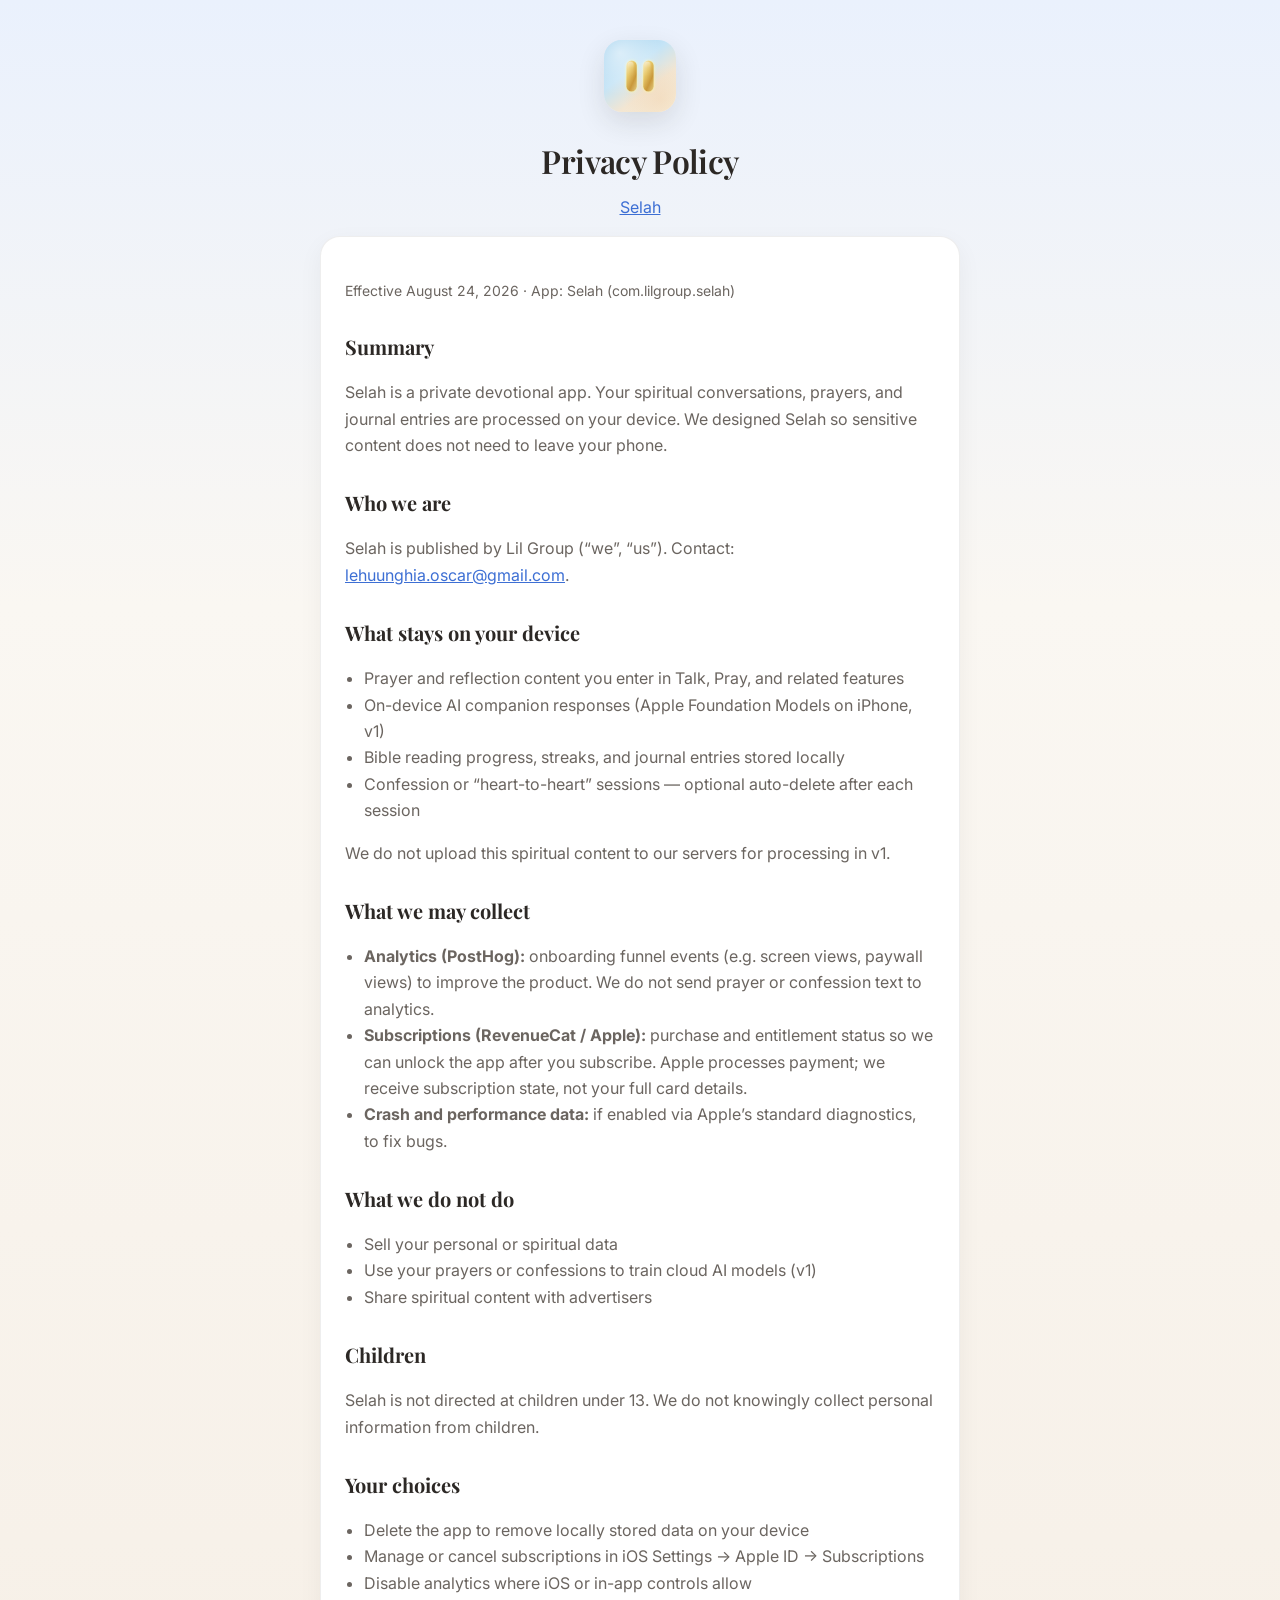
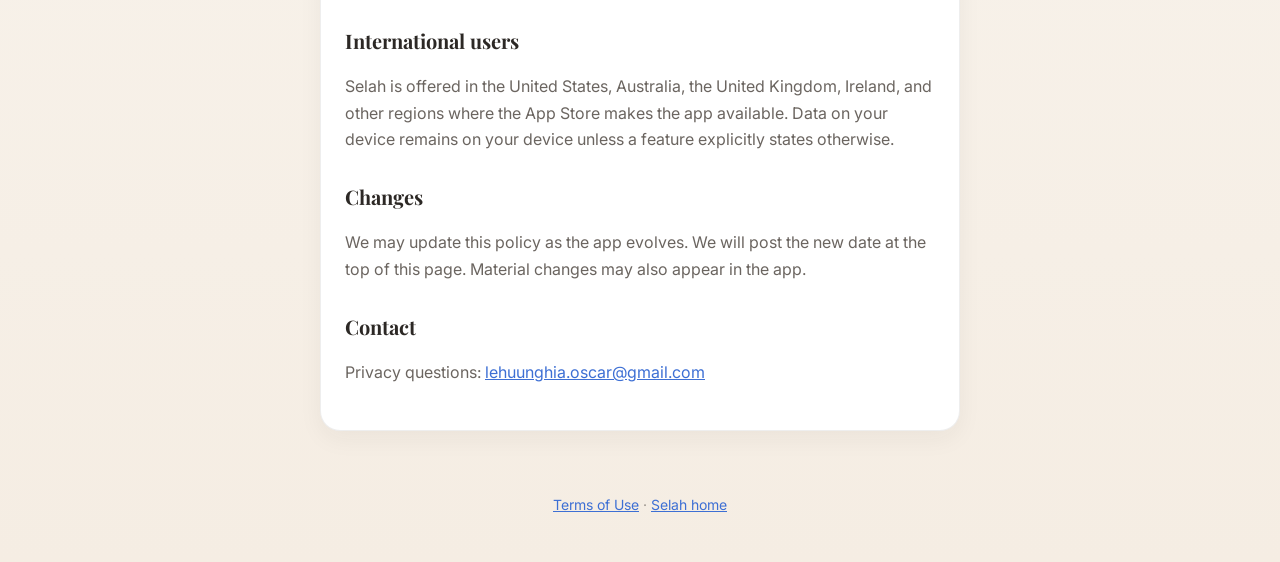
==== docs/site/privacy.html @ a9919212 "chore: initial Selah repo — docs, legal site, ASC scripts, app icon Greenfield iOS product docs, Git" ====
<!DOCTYPE html>
<html lang="en">
<head>
  <meta charset="utf-8">
  <meta name="viewport" content="width=device-width, initial-scale=1">
  <title>Privacy Policy — Selah</title>
  <meta name="description" content="How Selah handles your data. On-device spiritual companion. No cloud for prayers or confession.">
  <link rel="preconnect" href="https://fonts.googleapis.com">
  <link rel="preconnect" href="https://fonts.gstatic.com" crossorigin>
  <link href="https://fonts.googleapis.com/css2?family=Inter:wght@400;600&family=Playfair+Display:wght@600&display=swap" rel="stylesheet">
  <link rel="stylesheet" href="styles.css">
  <link rel="icon" href="../brand/selah-icon-pause.svg" type="image/svg+xml">
</head>
<body>
  <header>
    <img src="../brand/selah-icon-pause.svg" width="72" height="72" alt="Selah app icon">
    <h1>Privacy Policy</h1>
    <p><a href="index.html">Selah</a></p>
  </header>
  <main>
    <article class="card">
      <p class="meta">Effective August 24, 2026 · App: Selah (com.lilgroup.selah)</p>

      <h2>Summary</h2>
      <p>Selah is a private devotional app. Your spiritual conversations, prayers, and journal entries are processed on your device. We designed Selah so sensitive content does not need to leave your phone.</p>

      <h2>Who we are</h2>
      <p>Selah is published by Lil Group (“we”, “us”). Contact: <a href="mailto:lehuunghia.oscar@gmail.com">lehuunghia.oscar@gmail.com</a>.</p>

      <h2>What stays on your device</h2>
      <ul>
        <li>Prayer and reflection content you enter in Talk, Pray, and related features</li>
        <li>On-device AI companion responses (Apple Foundation Models on iPhone, v1)</li>
        <li>Bible reading progress, streaks, and journal entries stored locally</li>
        <li>Confession or “heart-to-heart” sessions — optional auto-delete after each session</li>
      </ul>
      <p>We do not upload this spiritual content to our servers for processing in v1.</p>

      <h2>What we may collect</h2>
      <ul>
        <li><strong>Analytics (PostHog):</strong> onboarding funnel events (e.g. screen views, paywall views) to improve the product. We do not send prayer or confession text to analytics.</li>
        <li><strong>Subscriptions (RevenueCat / Apple):</strong> purchase and entitlement status so we can unlock the app after you subscribe. Apple processes payment; we receive subscription state, not your full card details.</li>
        <li><strong>Crash and performance data:</strong> if enabled via Apple’s standard diagnostics, to fix bugs.</li>
      </ul>

      <h2>What we do not do</h2>
      <ul>
        <li>Sell your personal or spiritual data</li>
        <li>Use your prayers or confessions to train cloud AI models (v1)</li>
        <li>Share spiritual content with advertisers</li>
      </ul>

      <h2>Children</h2>
      <p>Selah is not directed at children under 13. We do not knowingly collect personal information from children.</p>

      <h2>Your choices</h2>
      <ul>
        <li>Delete the app to remove locally stored data on your device</li>
        <li>Manage or cancel subscriptions in iOS Settings → Apple ID → Subscriptions</li>
        <li>Disable analytics where iOS or in-app controls allow</li>
      </ul>

      <h2>International users</h2>
      <p>Selah is offered in the United States, Australia, the United Kingdom, Ireland, and other regions where the App Store makes the app available. Data on your device remains on your device unless a feature explicitly states otherwise.</p>

      <h2>Changes</h2>
      <p>We may update this policy as the app evolves. We will post the new date at the top of this page. Material changes may also appear in the app.</p>

      <h2>Contact</h2>
      <p>Privacy questions: <a href="mailto:lehuunghia.oscar@gmail.com">lehuunghia.oscar@gmail.com</a></p>
    </article>
  </main>
  <footer>
    <p><a href="terms.html">Terms of Use</a> · <a href="index.html">Selah home</a></p>
  </footer>
</body>
</html>
---- docs/site/styles.css ----
:root {
  --primary: #5b8def;
  --primary-deep: #3d6fd4;
  --accent: #c49a3c;
  --bg: #faf7f2;
  --bg-warm: #f5ede3;
  --surface: #ffffff;
  --text: #2c2825;
  --text-muted: #6b6560;
  --text-soft: #9a938c;
  --border: rgba(44, 40, 37, 0.08);
  --max: 680px;
}

* {
  box-sizing: border-box;
}

body {
  margin: 0;
  font-family: Inter, system-ui, -apple-system, BlinkMacSystemFont, "Segoe UI", sans-serif;
  font-size: 1rem;
  line-height: 1.65;
  color: var(--text);
  background: linear-gradient(180deg, #eaf1fd 0%, var(--bg) 28%, var(--bg-warm) 100%);
  min-height: 100vh;
}

a {
  color: var(--primary-deep);
}

header {
  max-width: var(--max);
  margin: 0 auto;
  padding: 2.5rem 1.25rem 1rem;
  text-align: center;
}

header img {
  width: 72px;
  height: 72px;
  border-radius: 18px;
  box-shadow: 0 10px 28px rgba(44, 40, 37, 0.12);
}

header h1 {
  margin: 1rem 0 0.35rem;
  font-family: "Playfair Display", Georgia, serif;
  font-size: 2rem;
  font-weight: 600;
  letter-spacing: -0.02em;
}

header p {
  margin: 0;
  color: var(--text-muted);
}

main {
  max-width: var(--max);
  margin: 0 auto;
  padding: 0 1.25rem 3rem;
}

.card {
  background: var(--surface);
  border: 1px solid var(--border);
  border-radius: 20px;
  padding: 1.75rem 1.5rem;
  box-shadow: 0 8px 24px rgba(44, 40, 37, 0.05);
}

.card h2 {
  margin: 1.75rem 0 0.5rem;
  font-family: "Playfair Display", Georgia, serif;
  font-size: 1.25rem;
}

.card h2:first-child {
  margin-top: 0;
}

.card p,
.card li {
  color: var(--text-muted);
}

.card ul {
  padding-left: 1.2rem;
}

.meta {
  font-size: 0.875rem;
  color: var(--text-soft);
  margin-bottom: 1.25rem;
}

nav.links {
  display: flex;
  flex-wrap: wrap;
  gap: 0.75rem;
  justify-content: center;
  margin-top: 1.25rem;
}

nav.links a {
  display: inline-block;
  padding: 0.65rem 1rem;
  border-radius: 999px;
  background: var(--surface);
  border: 1px solid var(--border);
  text-decoration: none;
  font-weight: 600;
  font-size: 0.9375rem;
}

footer {
  max-width: var(--max);
  margin: 0 auto;
  padding: 0 1.25rem 2rem;
  text-align: center;
  font-size: 0.875rem;
  color: var(--text-soft);
}
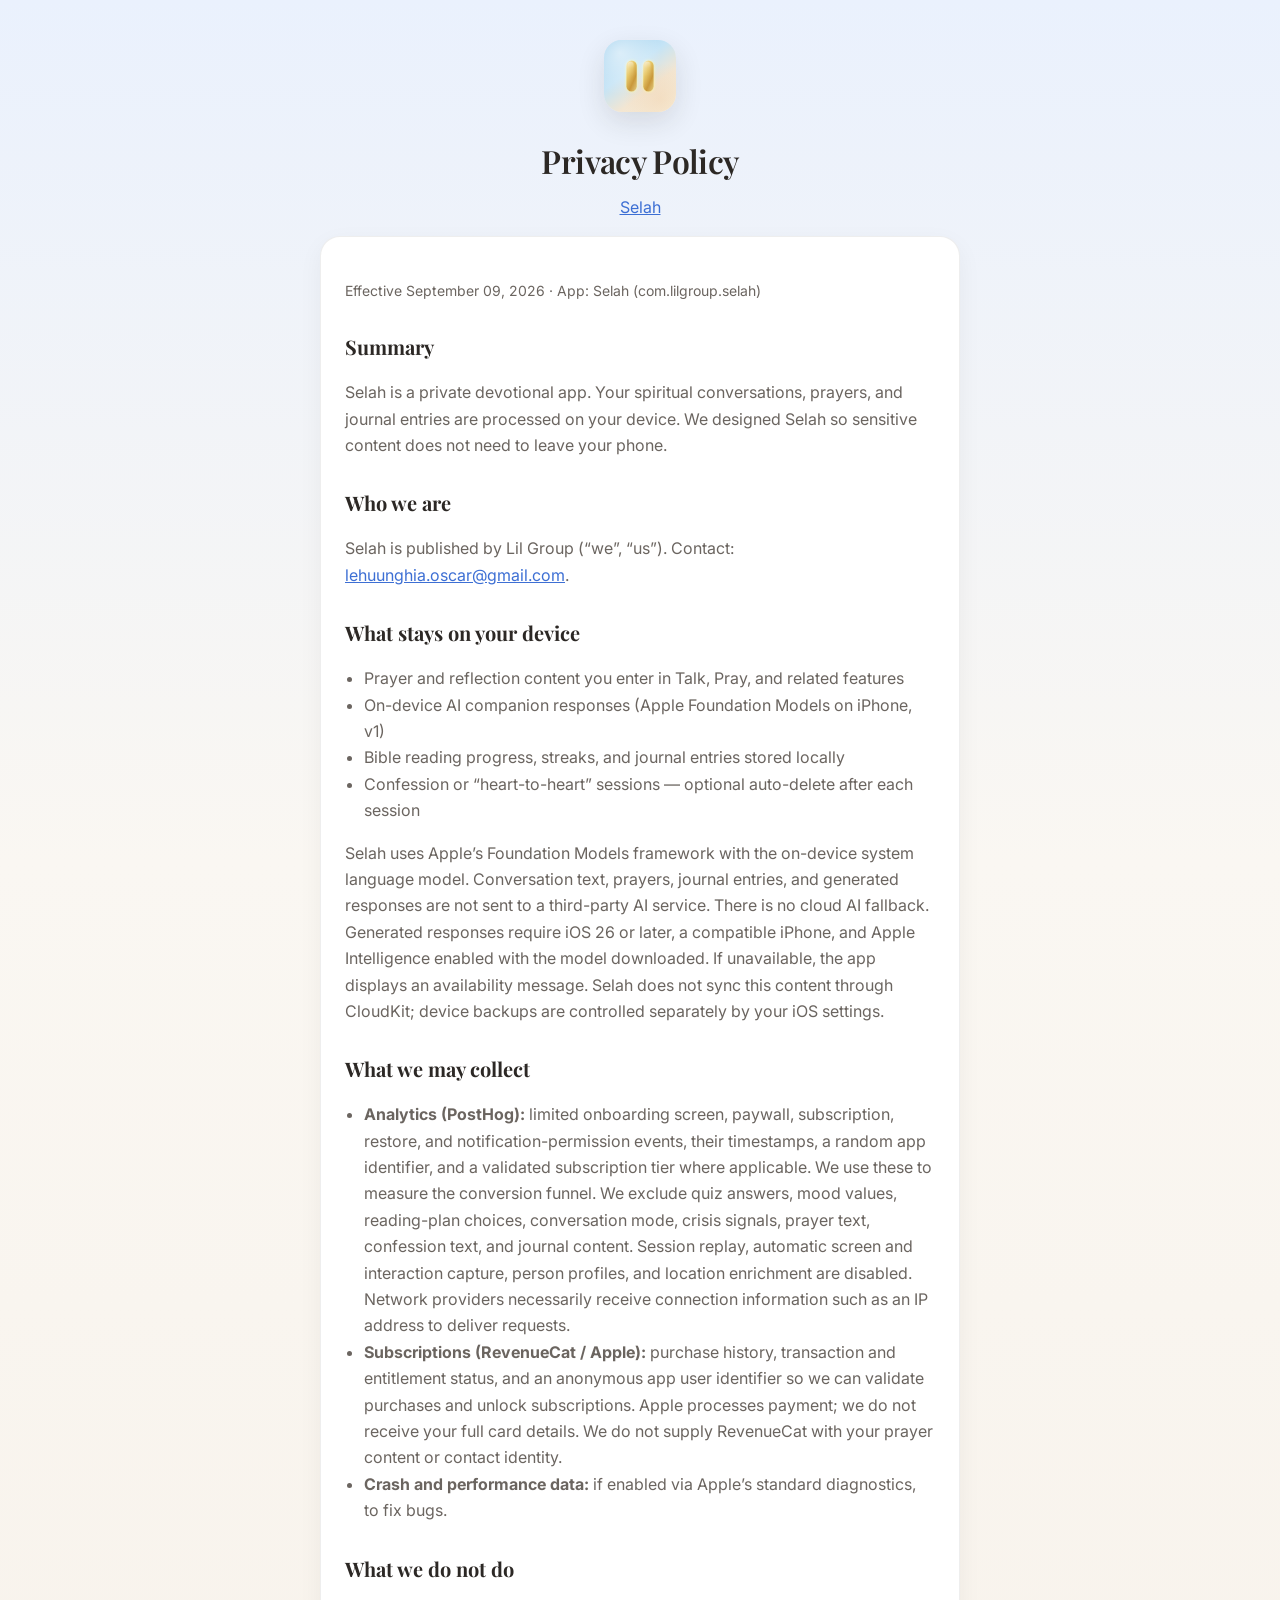
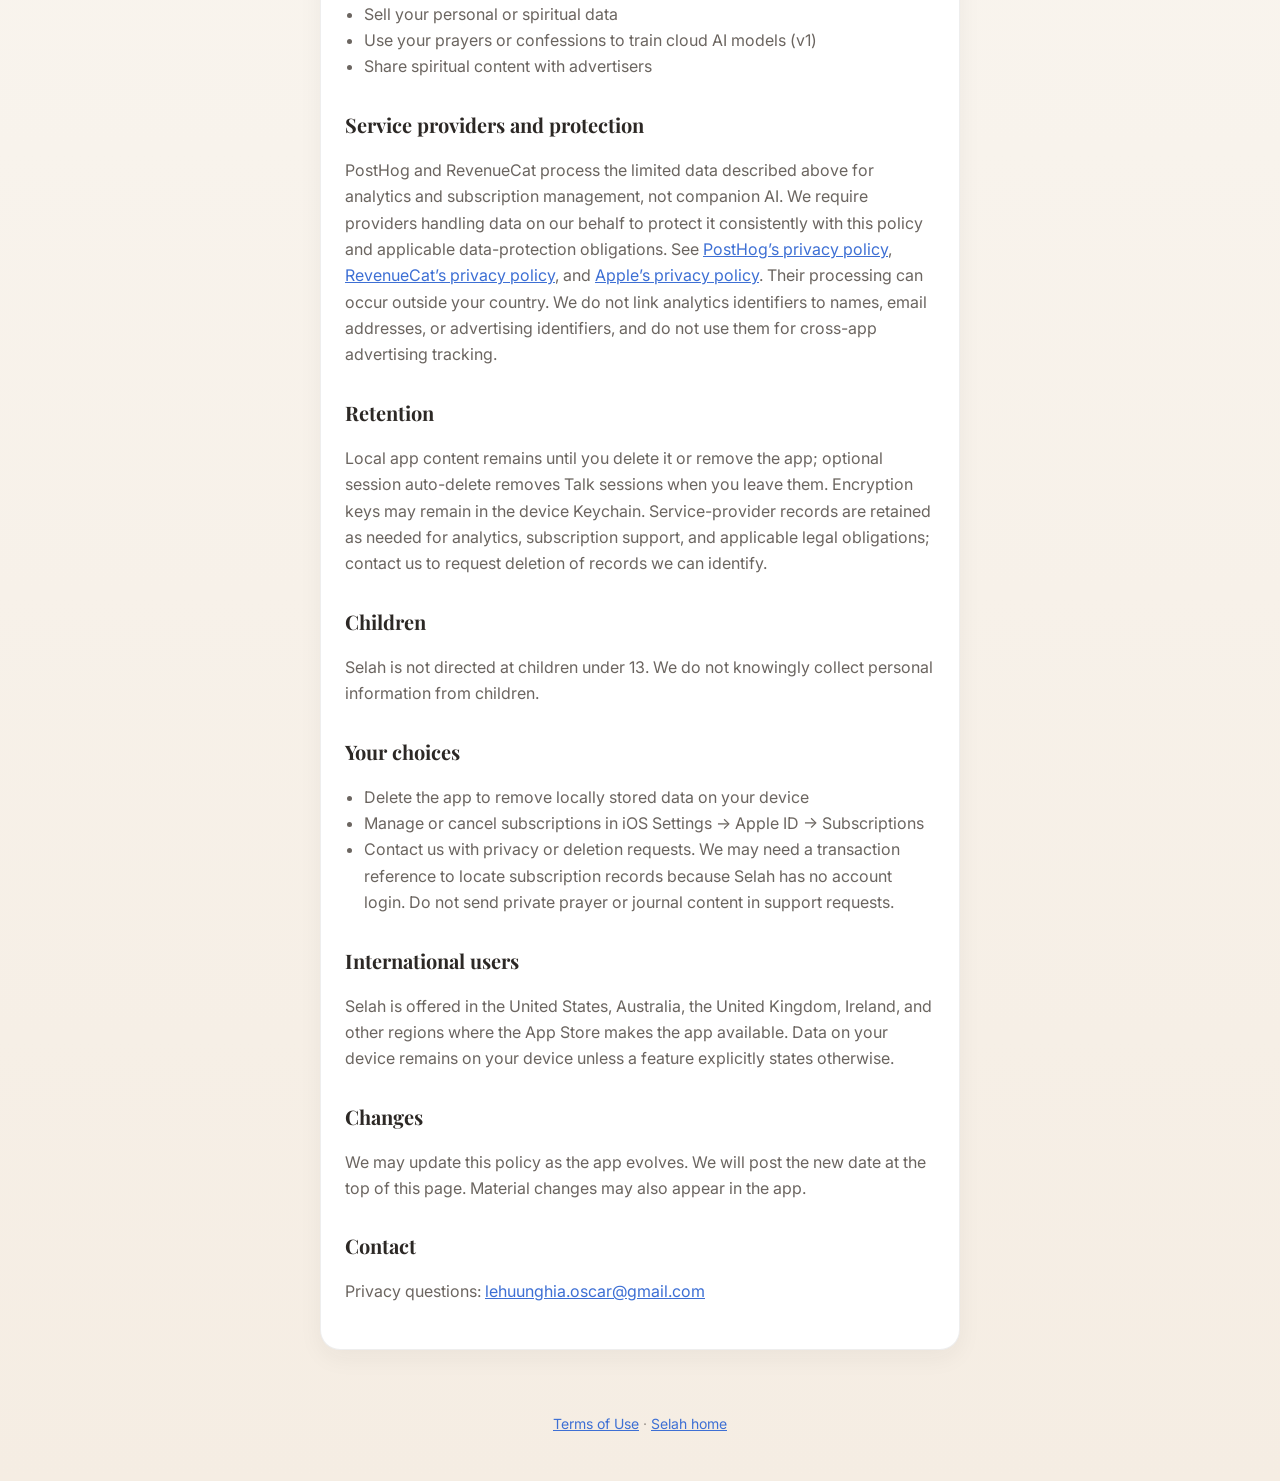
==== commit f6d8bf2e: "Prepare build 4 with on-device AI privacy clarification" ====
--- a/docs/site/privacy.html
+++ b/docs/site/privacy.html
@@ -19,7 +19,7 @@
   </header>
   <main>
     <article class="card">
-      <p class="meta">Effective August 24, 2026 · App: Selah (com.lilgroup.selah)</p>
+      <p class="meta">Effective September 09, 2026 · App: Selah (com.lilgroup.selah)</p>
 
       <h2>Summary</h2>
       <p>Selah is a private devotional app. Your spiritual conversations, prayers, and journal entries are processed on your device. We designed Selah so sensitive content does not need to leave your phone.</p>
@@ -34,12 +34,12 @@
         <li>Bible reading progress, streaks, and journal entries stored locally</li>
         <li>Confession or “heart-to-heart” sessions — optional auto-delete after each session</li>
       </ul>
-      <p>We do not upload this spiritual content to our servers for processing in v1.</p>
+      <p>Selah uses Apple’s Foundation Models framework with the on-device system language model. Conversation text, prayers, journal entries, and generated responses are not sent to a third-party AI service. There is no cloud AI fallback. Generated responses require iOS 26 or later, a compatible iPhone, and Apple Intelligence enabled with the model downloaded. If unavailable, the app displays an availability message. Selah does not sync this content through CloudKit; device backups are controlled separately by your iOS settings.</p>
 
       <h2>What we may collect</h2>
       <ul>
-        <li><strong>Analytics (PostHog):</strong> onboarding funnel events (e.g. screen views, paywall views) to improve the product. We do not send prayer or confession text to analytics.</li>
-        <li><strong>Subscriptions (RevenueCat / Apple):</strong> purchase and entitlement status so we can unlock the app after you subscribe. Apple processes payment; we receive subscription state, not your full card details.</li>
+        <li><strong>Analytics (PostHog):</strong> limited onboarding screen, paywall, subscription, restore, and notification-permission events, their timestamps, a random app identifier, and a validated subscription tier where applicable. We use these to measure the conversion funnel. We exclude quiz answers, mood values, reading-plan choices, conversation mode, crisis signals, prayer text, confession text, and journal content. Session replay, automatic screen and interaction capture, person profiles, and location enrichment are disabled. Network providers necessarily receive connection information such as an IP address to deliver requests.</li>
+        <li><strong>Subscriptions (RevenueCat / Apple):</strong> purchase history, transaction and entitlement status, and an anonymous app user identifier so we can validate purchases and unlock subscriptions. Apple processes payment; we do not receive your full card details. We do not supply RevenueCat with your prayer content or contact identity.</li>
         <li><strong>Crash and performance data:</strong> if enabled via Apple’s standard diagnostics, to fix bugs.</li>
       </ul>
 
@@ -50,6 +50,10 @@
         <li>Share spiritual content with advertisers</li>
       </ul>
 
+      <h2>Service providers and protection</h2>
+      <p>PostHog and RevenueCat process the limited data described above for analytics and subscription management, not companion AI. We require providers handling data on our behalf to protect it consistently with this policy and applicable data-protection obligations. See <a href="https://posthog.com/privacy">PostHog’s privacy policy</a>, <a href="https://www.revenuecat.com/privacy">RevenueCat’s privacy policy</a>, and <a href="https://www.apple.com/legal/privacy/">Apple’s privacy policy</a>. Their processing can occur outside your country. We do not link analytics identifiers to names, email addresses, or advertising identifiers, and do not use them for cross-app advertising tracking.</p>
+      <h2>Retention</h2>
+      <p>Local app content remains until you delete it or remove the app; optional session auto-delete removes Talk sessions when you leave them. Encryption keys may remain in the device Keychain. Service-provider records are retained as needed for analytics, subscription support, and applicable legal obligations; contact us to request deletion of records we can identify.</p>
       <h2>Children</h2>
       <p>Selah is not directed at children under 13. We do not knowingly collect personal information from children.</p>
 
@@ -57,7 +61,7 @@
       <ul>
         <li>Delete the app to remove locally stored data on your device</li>
         <li>Manage or cancel subscriptions in iOS Settings → Apple ID → Subscriptions</li>
-        <li>Disable analytics where iOS or in-app controls allow</li>
+        <li>Contact us with privacy or deletion requests. We may need a transaction reference to locate subscription records because Selah has no account login. Do not send private prayer or journal content in support requests.</li>
       </ul>
 
       <h2>International users</h2>
